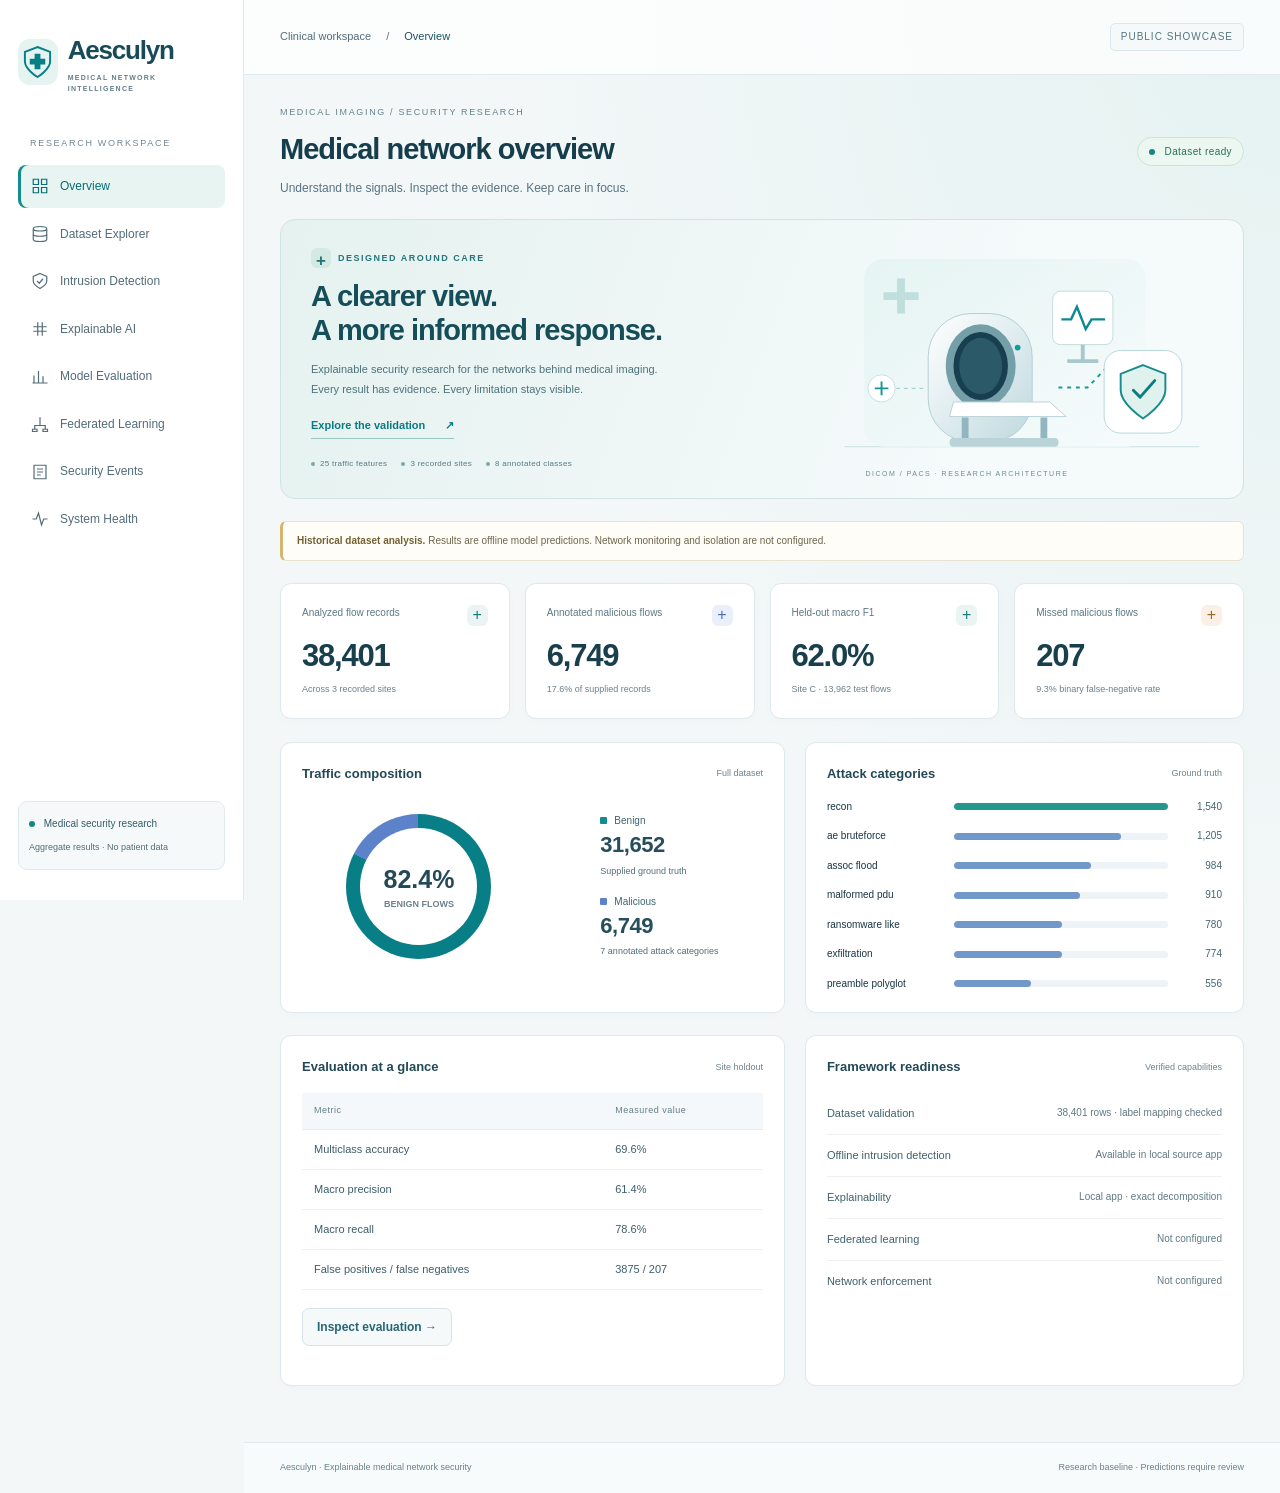
==== public/index.html @ 115f4942 "Add public Aesculyn showcase and source download" ====
<!doctype html><html lang="en"><head><meta charset="utf-8"><meta name="viewport" content="width=device-width,initial-scale=1"><title>Aesculyn | Medical Network Intelligence</title><link rel="stylesheet" href="./style.css"><meta name="description" content="Aesculyn is a transparent research workspace for explainable intrusion detection in medical imaging networks."><link rel="icon" href="./favicon.svg" type="image/svg+xml"></head><body><aside id="sidebar"><a class="brand" href="#overview"><span class="mark"><svg viewBox="0 0 32 36" aria-hidden="true"><path d="M16 2 29 7v10c0 8-13 16-13 16S3 25 3 17V7Z" fill="none" stroke="currentColor" stroke-width="2"/><path d="M13 9h6v5h5v6h-5v5h-6v-5H8v-6h5Z" fill="currentColor"/></svg></span><span>Aesculyn<small>MEDICAL NETWORK INTELLIGENCE</small></span></a><div class="nav-label">RESEARCH WORKSPACE</div><nav id="nav"></nav><div class="side-bottom"><span class="dot"></span> Medical security research<small>Aggregate results · No patient data</small></div></aside><div class="app"><header><button id="menu" aria-label="Toggle navigation">☰</button><span class="breadcrumb">Clinical workspace <span>/</span> <b id="crumb">Overview</b></span><span class="top-tag">PUBLIC SHOWCASE</span></header><main id="main" aria-live="polite"><p>Loading dataset summary…</p></main><footer>Aesculyn · Explainable medical network security <span>Research baseline · Predictions require review</span></footer></div><script src="./app.js"></script></body></html>
---- public/style.css ----
:root{color-scheme:dark;--bg:#0b1019;--panel:#111a27;--border:#263246;--text:#e7edf7;--muted:#9daec5;--accent:#55dcc5;--blue:#6f9dff;--red:#f28e96;--amber:#eec477}*{box-sizing:border-box}body{margin:0;background:var(--bg);color:var(--text);font:14px/1.55 "Segoe UI",Arial,sans-serif}button,input,select{font:inherit}button,a,select{touch-action:manipulation}button{cursor:pointer}a{color:inherit;text-decoration:none}aside{width:244px;position:fixed;inset:0 auto 0 0;border-right:1px solid var(--border);background:#0e1622;padding:29px 18px;display:flex;flex-direction:column;z-index:3}.brand{display:flex;align-items:center;gap:11px;font-size:19px;font-weight:750;letter-spacing:2px}.mark{background:var(--accent);color:#08221f;display:grid;place-items:center;width:35px;height:40px;clip-path:polygon(0 0,100% 0,100% 70%,50% 100%,0 70%);font-size:24px}.brand small{display:block;font-size:8px;letter-spacing:1.3px;color:var(--muted);margin-top:3px}.nav-label{font-size:10px;letter-spacing:1.7px;color:var(--muted);margin:47px 12px 14px}nav a{display:flex;align-items:center;gap:12px;padding:12px;border-radius:7px;color:var(--muted);margin-bottom:5px}nav a.active{background:#18342f;color:var(--accent)}nav a:hover{background:#1b293a;color:white}.ico{width:20px;height:20px;fill:none;stroke:currentColor;stroke-width:1.6}.side-bottom{margin-top:auto;font-size:11px;color:#c0ccdc;border-top:1px solid var(--border);padding-top:20px}.side-bottom small{display:block;font-size:10px;color:var(--muted);margin-top:8px}.dot{display:inline-block;background:var(--accent);width:6px;height:6px;border-radius:50%;margin-right:6px}.app{margin-left:244px}header{height:73px;border-bottom:1px solid var(--border);padding:0 36px;display:flex;align-items:center;gap:18px}.breadcrumb{color:var(--muted);font-size:12px}.breadcrumb span{margin:0 12px;color:#63738b}.breadcrumb b{color:var(--text);font-weight:500}.top-tag{margin-left:auto;font-size:10px;letter-spacing:1.3px;color:var(--muted);border:1px solid var(--border);padding:5px 10px;border-radius:5px}main{padding:34px 36px;max-width:1600px;margin:auto;min-height:calc(100vh - 130px)}.eyebrow{font-size:10px;letter-spacing:2px;color:var(--accent);margin-bottom:8px}h1{font-size:29px;letter-spacing:-.8px;margin:0 0 7px;font-weight:600}h2{font-size:15px;font-weight:600;margin:0}h3{font-size:13px;font-weight:600}p{color:var(--muted);margin:5px 0 20px}.page-head{display:flex;justify-content:space-between;align-items:center;gap:16px;margin-bottom:27px}.badge{display:inline-block;border:1px solid #28554d;background:#143029;color:#81e5ce;padding:4px 9px;border-radius:5px;font-size:10px;letter-spacing:.4px}.badge.warn{border-color:#675031;background:#302719;color:var(--amber)}.notice{border:1px solid #3b4451;background:#171f2a;color:#bcc9da;padding:12px 16px;border-radius:7px;font-size:12px;margin-bottom:23px}.notice strong{color:var(--amber)}.metrics{display:grid;grid-template-columns:repeat(4,minmax(0,1fr));gap:16px;margin-bottom:23px}.card{background:var(--panel);border:1px solid var(--border);border-radius:9px;padding:21px;min-width:0}.metric-label{color:var(--muted);font-size:12px;display:flex;justify-content:space-between}.metric-value{font-size:30px;letter-spacing:-1px;margin:8px 0 3px;font-variant-numeric:tabular-nums}.metric-note{font-size:11px;color:var(--muted)}.grid{display:grid;grid-template-columns:1.35fr 1fr;gap:20px;margin-bottom:22px}.card-head{display:flex;justify-content:space-between;align-items:center;margin-bottom:20px}.sub{color:var(--muted);font-size:11px}.bars{display:grid;gap:13px}.bar-row{display:grid;grid-template-columns:125px 1fr 55px;gap:12px;align-items:center;font-size:11px}.track{height:8px;background:#233044;border-radius:3px;overflow:hidden}.fill{height:100%;background:var(--blue);border-radius:3px}.bar-row:first-child .fill{background:var(--accent)}.bar-num{text-align:right;color:#c8d4e5;font-variant-numeric:tabular-nums}.donut-layout{display:flex;align-items:center;justify-content:space-around;gap:20px;padding:14px 0}.donut{width:150px;height:150px;border-radius:50%;display:grid;place-items:center;flex-shrink:0}.donut>div{width:119px;height:119px;background:var(--panel);border-radius:50%;display:flex;align-items:center;justify-content:center;flex-direction:column;font-size:25px}.legend{display:grid;gap:15px;font-size:12px}.legend b{display:block;font-size:19px}.legend small{color:var(--muted)}.square{display:inline-block;width:7px;height:7px;background:var(--accent);margin-right:7px;border-radius:1px}.square.blue{background:var(--blue)}.status-row{display:flex;justify-content:space-between;gap:16px;border-bottom:1px solid var(--border);padding:13px 0;font-size:12px}.status-row:last-child{border-bottom:0}.status-row span:last-child{color:var(--muted);text-align:right}.btn{border:1px solid #3c7068;background:#1b5146;color:#d4fff4;padding:9px 14px;border-radius:6px;font-size:12px;display:inline-block}.btn.secondary{background:#192536;border-color:#3b4b63;color:var(--text)}.btn:disabled{opacity:.6;cursor:wait}.toolbar{display:flex;gap:12px;align-items:center;flex-wrap:wrap;margin:18px 0}input,select{background:#0d1522;border:1px solid #3a4a61;color:var(--text);border-radius:5px;padding:9px;max-width:100%}label{color:#b9c8dc;font-size:12px}input[type=file]{width:100%}.table-wrap{overflow:auto}table{width:100%;border-collapse:collapse;font-size:12px;white-space:nowrap}th{text-align:left;font-size:10px;color:var(--muted);font-weight:500;letter-spacing:.5px;background:#121e2e}td,th{padding:11px 12px;border-bottom:1px solid var(--border)}tbody tr:hover{background:#182437}.matrix td{text-align:center}.matrix th{white-space:normal}.matrix{font-size:11px}.matrix td{background:#193e3c;color:#d9fff4}code{font-size:11px;color:#9edcd3}.empty{padding:40px 12px;text-align:center}.empty h2{margin-bottom:10px}.feature{display:grid;grid-template-columns:160px 1fr 80px;gap:12px;padding:8px 0;font-size:12px}.positive{color:var(--red)}.negative{color:var(--accent)}footer{padding:18px 36px;border-top:1px solid var(--border);color:var(--muted);font-size:10px;display:flex;justify-content:space-between}#menu{display:none;background:transparent;border:1px solid var(--border);color:white;border-radius:5px;padding:6px 10px}:focus-visible{outline:2px solid var(--accent);outline-offset:4px}.error{color:var(--red);padding:20px;border:1px solid #87424c;border-radius:8px}.pagination{display:flex;justify-content:space-between;align-items:center;margin-top:18px}.two{display:grid;grid-template-columns:1fr 1fr;gap:20px}.muted{color:var(--muted)}@media(min-width:1600px){main{padding-top:45px}}@media(max-width:1150px){aside{width:210px}.app{margin-left:210px}main{padding:26px 22px}.metrics{grid-template-columns:repeat(2,minmax(0,1fr))}.grid{grid-template-columns:1fr}.two{grid-template-columns:1fr}}@media(max-width:760px){aside{transform:translateX(-100%);width:244px;top:73px}body.menu-open aside{transform:translateX(0)}.app{margin-left:0}#menu{display:block}header{padding:0 17px}.top-tag{font-size:8px;padding:5px}.breadcrumb{font-size:11px}.breadcrumb span{margin:0 6px}main{padding:25px 16px}.page-head{align-items:flex-start;flex-direction:column}h1{font-size:26px}.metrics{gap:10px}.card{padding:16px}.metric-value{font-size:27px}.bar-row{grid-template-columns:109px 1fr 42px;gap:7px;font-size:10px}.donut-layout{gap:12px}.donut{width:135px;height:135px}.donut>div{width:105px;height:105px}footer{padding:15px 16px;flex-direction:column;gap:4px}.feature{grid-template-columns:115px 1fr 58px;font-size:10px}}@media(prefers-reduced-motion:reduce){*{scroll-behavior:auto!important;transition:none!important}}
code{overflow-wrap:anywhere} .card p{overflow-wrap:anywhere} details{padding:12px 0} summary{cursor:pointer} .status-row{overflow-wrap:anywhere}

/* Aesculyn clinical design system */
:root{color-scheme:light;--bg:#f3f7f8;--panel:#fff;--border:#dfe8ec;--text:#183543;--muted:#536c7a;--accent:#087f86;--blue:#5c83c9;--red:#b94455;--amber:#896016}body{font-family:"Segoe UI",Arial,sans-serif;background:radial-gradient(ellipse at 100% 0,#e5f2f1 0,transparent 45%),var(--bg)}aside{background:#fff;border-color:#e1e9ed;padding:30px 18px}.brand{font-size:26px;letter-spacing:-1.2px;color:#184a57;gap:10px}.brand small{font-size:7px;letter-spacing:1.25px;color:#657e89}.mark{clip-path:none;background:#e5f3f1;color:#087f86;width:40px;height:46px;border-radius:12px}.mark svg{width:31px;height:35px}.nav-label{font-size:9px;letter-spacing:1.7px;color:#708893;margin-top:42px}nav a{font-size:12px;gap:11px;padding:12px 13px;border-radius:8px;font-weight:500}nav a.active{background:#e7f4f1;color:#076e76;box-shadow:inset 3px 0 #128d8c}nav a:hover{background:#f0f6f7;color:#146775}.ico{width:18px;height:18px}.side-bottom{color:#355d68;background:#f5f9fa;border:1px solid #e0eaed;border-radius:9px;padding:14px 10px;font-size:10px}.side-bottom small{font-size:9px;line-height:1.7}.dot{background:#14877e}header{background:#ffffffc7;border-color:#e1e9ed;height:75px}.breadcrumb{font-size:11px}.top-tag{color:#547581;border-color:#dce8eb;background:#f5f9fa;letter-spacing:1px}main{padding-top:31px}.eyebrow{font-size:9px;letter-spacing:1.65px;color:#64838c;margin-bottom:7px}h1{font-size:29px;letter-spacing:-1px;color:#163d4c;font-weight:650}.page-head{margin-bottom:22px}.page-head p{font-size:12px;margin-bottom:0;margin-top:6px}.badge{background:#edf7f2;border-color:#c8e5d6;color:#277151;border-radius:20px;font-size:10px;padding:6px 11px}.badge.warn{background:#fff5df;border-color:#ebdcb4;color:#7c5914}.hospital-hero{display:grid;grid-template-columns:1.15fr 1fr;background:linear-gradient(110deg,#e5f2ef,#f5fafb 73%);border:1px solid #cfe3e1;border-radius:15px;min-height:273px;overflow:hidden;margin-bottom:22px;position:relative}.hero-copy{padding:28px 30px;position:relative;z-index:1}.hero-kicker{color:#28747b;letter-spacing:1.5px;font-size:9px;font-weight:700;display:flex;align-items:center;gap:7px}.cross{background:#d3eae3;display:grid;place-items:center;width:20px;height:20px;border-radius:6px;font-size:17px;letter-spacing:0}.hero-copy h2{font-size:29px;line-height:1.17;letter-spacing:-1px;color:#154d59;margin:12px 0}.hero-copy p{max-width:375px;font-size:11px;line-height:1.8;color:#4c727c;margin-bottom:14px}.hero-link{font-size:11px;font-weight:650;color:#087a82;display:inline-flex;gap:20px;border-bottom:1px solid #9ac6c5;padding-bottom:4px}.hero-tags{display:flex;gap:14px;margin-top:19px;flex-wrap:wrap}.hero-tags span{font-size:8px;color:#577984;letter-spacing:.3px}.hero-tags span:before{content:"";display:inline-block;background:#78aaa7;width:4px;height:4px;border-radius:50%;margin-right:5px;vertical-align:middle}.hospital-art{position:relative;display:flex;align-items:center;padding-right:10px}.hospital-art svg{width:100%;max-height:270px}.art-caption{position:absolute;bottom:19px;left:70px;color:#6d8b92;font-size:7px;letter-spacing:1.5px}.notice{background:#fffdf7;border-color:#e8e2ce;border-left:3px solid #d4b66c;color:#6e654b;font-size:10px;padding:11px 14px;border-radius:6px;margin-bottom:22px}.notice strong{color:#726132}.metrics{gap:15px}.card{border-color:#dfe8eb;border-radius:11px;box-shadow:0 3px 12px #1b4f6004;padding:21px}.metric-label{font-size:10px;color:#5b7885}.metric-symbol{width:21px;height:21px;border-radius:6px;background:#eaf4f2;color:#147e80;text-align:center;font-size:16px;line-height:20px}.metric-value{font-size:31px;color:#193f4d;letter-spacing:-1.2px;font-weight:600;margin-top:6px}.metric-note{font-size:9px;color:#6b808d}.metrics .card:nth-child(2) .metric-symbol{background:#eaf0fb;color:#4d72af}.metrics .card:nth-child(4) .metric-symbol{background:#fcf0e5;color:#9a692c}h2{color:#234957;font-size:13px}.sub{font-size:9px;color:#6d828e}.grid{gap:20px;grid-template-columns:1.15fr 1fr}.card-head{margin-bottom:15px}.track{background:#edf3f6;height:7px}.fill{border-radius:4px;background:#7298c9}.bar-row:first-child .fill{background:#25988d}.bar-row{font-size:10px;grid-template-columns:115px 1fr 42px}.bar-num{color:#446472}.bars{gap:14px}.donut{width:145px;height:145px}.donut>div{width:117px;height:117px;font-size:25px;font-weight:600;color:#244957}.legend{font-size:10px;color:#3f6571}.legend b{font-size:22px;color:#264e5c;letter-spacing:-.5px}.legend small{font-size:9px}.square{background:#128d8c}.square.blue{background:var(--blue)}.status-row{border-color:#edf1f3;font-size:11px;color:#3e616c;padding:12px 0}.status-row span:last-child{font-size:10px;color:#607984}.btn{background:#117f85;color:#fff;border-color:#117f85;border-radius:7px;font-weight:550}.btn:hover{background:#086b74;color:white}.btn.secondary{background:#f5f9fa;border-color:#d6e4e7;color:#266575}.btn.secondary:hover{background:#e5f1f2}.btn:disabled{opacity:.45}th{background:#f5f8fa;color:#627c88;border-color:#e5ecef}td{border-color:#eaf0f2;color:#3d5e6b}tbody tr:hover{background:#f4faf9}table{font-size:11px}th{font-size:9px}.matrix td{background:#e3f1ed;color:#225a56}.matrix td:first-child{background:#f6f9fa}input,select{background:#fff;border-color:#cedee3;color:#284f5e}input:focus,select:focus{border-color:#087f86}label{color:#3c6472}p{color:#587481}code{color:#177580}.error{background:#fff0f1;color:#9c3548;border-color:#dfb5bc}.error p{color:#9c3548}.empty{padding:35px 12px}.empty h2{margin-top:16px}footer{color:#68818c;border-color:#e0e8eb;font-size:9px;background:#f8fbfc}#menu{border-color:#cee0e3;color:#1b6771}a:focus-visible,button:focus-visible,input:focus-visible,select:focus-visible,summary:focus-visible{outline-color:#0c7b88}details{color:#386575}.feature{color:#466775}.hero-link:hover{color:#054a53}header .breadcrumb b{color:#1c5361}
@media(max-width:1150px){.hospital-hero{grid-template-columns:1.1fr 1fr}.hero-copy{padding:25px 24px}.hero-copy h2{font-size:26px}.grid{grid-template-columns:1fr}.art-caption{left:25px;font-size:6px}}@media(max-width:760px){.hospital-hero{grid-template-columns:1fr}.hero-copy{padding:24px}.hero-copy h2{font-size:28px}.hospital-art{height:210px;padding:0 20px;margin-top:-12px}.hospital-art svg{height:220px}.art-caption{bottom:9px;left:30px}.hero-tags{gap:12px}.metrics .card{padding:15px}.metric-label{font-size:10px}.metric-value{font-size:29px}.metric-note{font-size:9px}.card{padding:17px}.breadcrumb{font-size:10px}.top-tag{font-size:7px}.donut-layout{justify-content:space-around}header{padding:0 14px;gap:11px}.bar-row{grid-template-columns:105px 1fr 40px}.page-head{gap:15px}.brand{font-size:25px}footer{font-size:8px}}@media(prefers-reduced-motion:no-preference){.btn,nav a{transition:background .16s,color .16s}.hospital-hero{animation:enter .45s ease-out}@keyframes enter{from{opacity:.7;transform:translateY(6px)}to{opacity:1;transform:none}}}
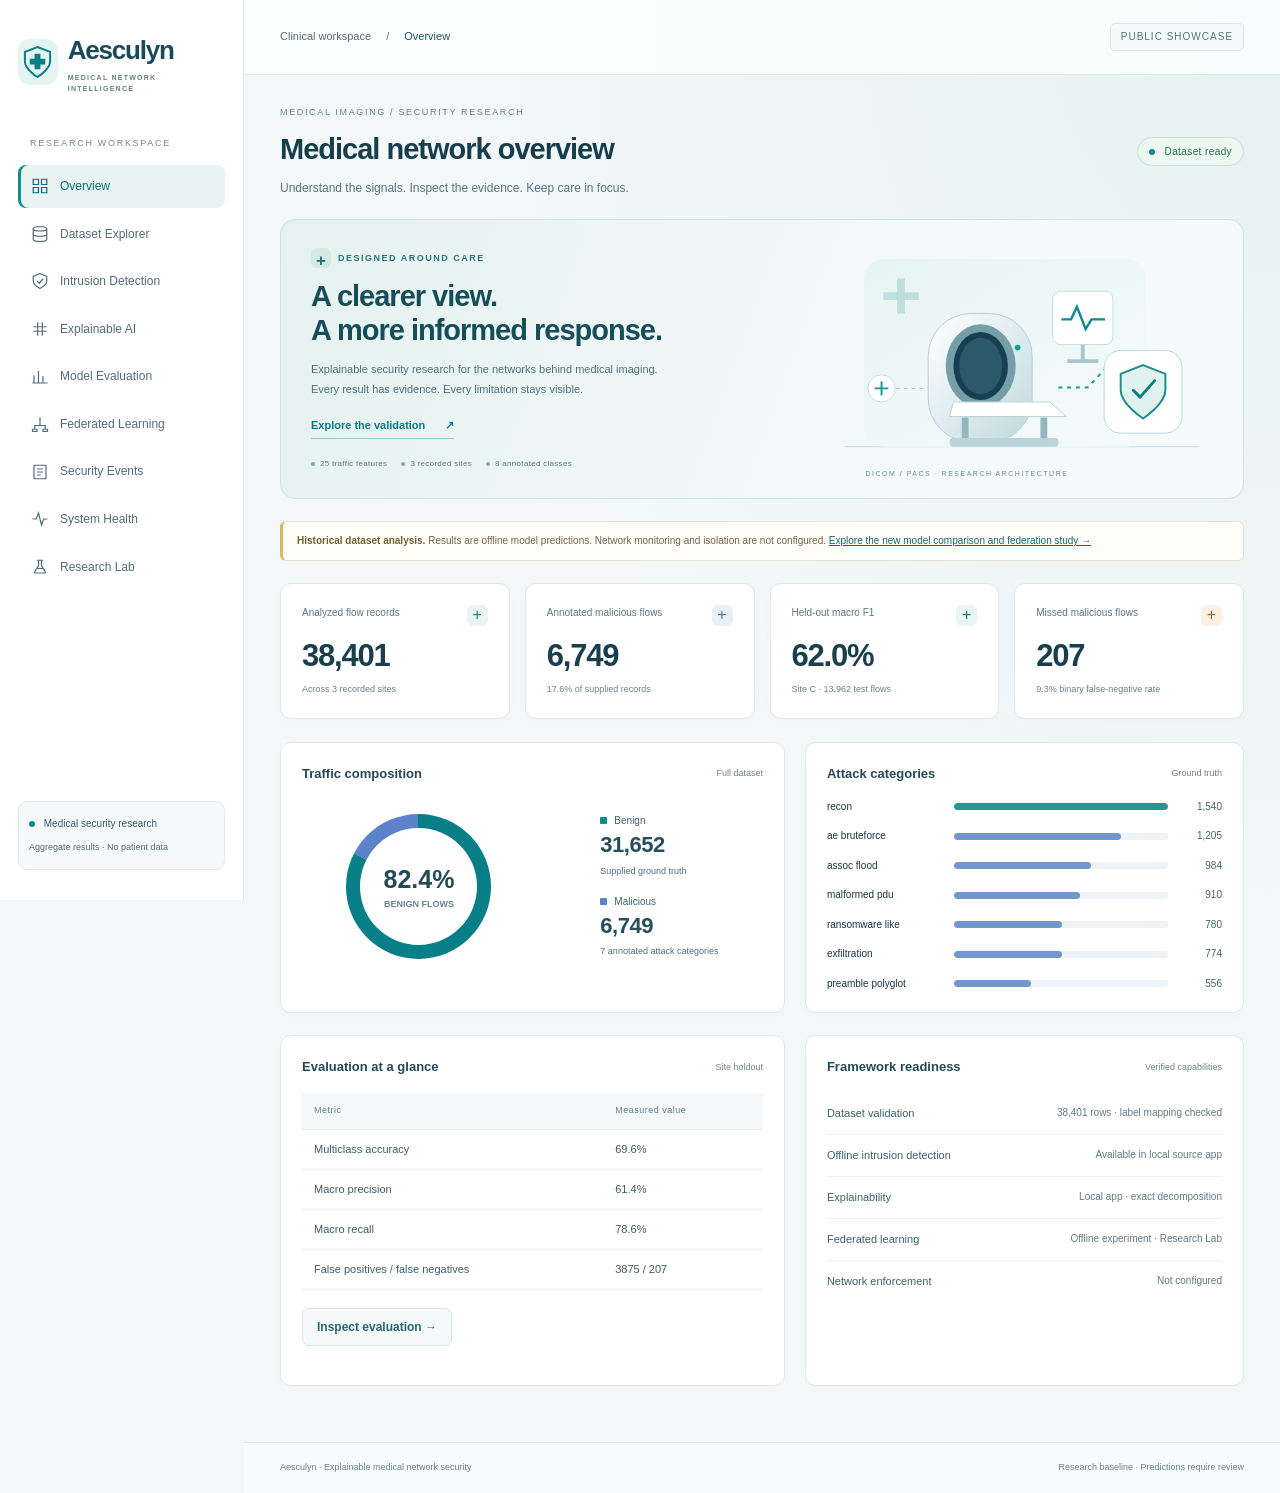
==== commit c532ca6b: "Publish measured model comparisons and federated experiments" ====
--- a/public/index.html
+++ b/public/index.html
@@ -1 +1 @@
-<!doctype html><html lang="en"><head><meta charset="utf-8"><meta name="viewport" content="width=device-width,initial-scale=1"><title>Aesculyn | Medical Network Intelligence</title><link rel="stylesheet" href="./style.css"><meta name="description" content="Aesculyn is a transparent research workspace for explainable intrusion detection in medical imaging networks."><link rel="icon" href="./favicon.svg" type="image/svg+xml"></head><body><aside id="sidebar"><a class="brand" href="#overview"><span class="mark"><svg viewBox="0 0 32 36" aria-hidden="true"><path d="M16 2 29 7v10c0 8-13 16-13 16S3 25 3 17V7Z" fill="none" stroke="currentColor" stroke-width="2"/><path d="M13 9h6v5h5v6h-5v5h-6v-5H8v-6h5Z" fill="currentColor"/></svg></span><span>Aesculyn<small>MEDICAL NETWORK INTELLIGENCE</small></span></a><div class="nav-label">RESEARCH WORKSPACE</div><nav id="nav"></nav><div class="side-bottom"><span class="dot"></span> Medical security research<small>Aggregate results · No patient data</small></div></aside><div class="app"><header><button id="menu" aria-label="Toggle navigation">☰</button><span class="breadcrumb">Clinical workspace <span>/</span> <b id="crumb">Overview</b></span><span class="top-tag">PUBLIC SHOWCASE</span></header><main id="main" aria-live="polite"><p>Loading dataset summary…</p></main><footer>Aesculyn · Explainable medical network security <span>Research baseline · Predictions require review</span></footer></div><script src="./app.js"></script></body></html>+<!doctype html><html lang="en"><head><meta charset="utf-8"><meta name="viewport" content="width=device-width,initial-scale=1"><title>Aesculyn | Medical Network Intelligence</title><link rel="stylesheet" href="./style.css"><meta name="description" content="Aesculyn is a transparent research workspace for explainable intrusion detection in medical imaging networks."><link rel="icon" href="./favicon.svg" type="image/svg+xml"></head><body><aside id="sidebar"><a class="brand" href="#overview"><span class="mark"><svg viewBox="0 0 32 36" aria-hidden="true"><path d="M16 2 29 7v10c0 8-13 16-13 16S3 25 3 17V7Z" fill="none" stroke="currentColor" stroke-width="2"/><path d="M13 9h6v5h5v6h-5v5h-6v-5H8v-6h5Z" fill="currentColor"/></svg></span><span>Aesculyn<small>MEDICAL NETWORK INTELLIGENCE</small></span></a><div class="nav-label">RESEARCH WORKSPACE</div><nav id="nav"></nav><div class="side-bottom"><span class="dot"></span> Medical security research<small>Aggregate results · No patient data</small></div></aside><div class="app"><header><button id="menu" aria-label="Toggle navigation">☰</button><span class="breadcrumb">Clinical workspace <span>/</span> <b id="crumb">Overview</b></span><span class="top-tag">PUBLIC SHOWCASE</span></header><main id="main" aria-live="polite"><p>Loading dataset summary…</p></main><footer>Aesculyn · Explainable medical network security <span>Research baseline · Predictions require review</span></footer></div><script src="./research.js"></script><script src="./app.js"></script></body></html>
--- a/public/style.css
+++ b/public/style.css
@@ -4,3 +4,5 @@
 /* Aesculyn clinical design system */
 :root{color-scheme:light;--bg:#f3f7f8;--panel:#fff;--border:#dfe8ec;--text:#183543;--muted:#536c7a;--accent:#087f86;--blue:#5c83c9;--red:#b94455;--amber:#896016}body{font-family:"Segoe UI",Arial,sans-serif;background:radial-gradient(ellipse at 100% 0,#e5f2f1 0,transparent 45%),var(--bg)}aside{background:#fff;border-color:#e1e9ed;padding:30px 18px}.brand{font-size:26px;letter-spacing:-1.2px;color:#184a57;gap:10px}.brand small{font-size:7px;letter-spacing:1.25px;color:#657e89}.mark{clip-path:none;background:#e5f3f1;color:#087f86;width:40px;height:46px;border-radius:12px}.mark svg{width:31px;height:35px}.nav-label{font-size:9px;letter-spacing:1.7px;color:#708893;margin-top:42px}nav a{font-size:12px;gap:11px;padding:12px 13px;border-radius:8px;font-weight:500}nav a.active{background:#e7f4f1;color:#076e76;box-shadow:inset 3px 0 #128d8c}nav a:hover{background:#f0f6f7;color:#146775}.ico{width:18px;height:18px}.side-bottom{color:#355d68;background:#f5f9fa;border:1px solid #e0eaed;border-radius:9px;padding:14px 10px;font-size:10px}.side-bottom small{font-size:9px;line-height:1.7}.dot{background:#14877e}header{background:#ffffffc7;border-color:#e1e9ed;height:75px}.breadcrumb{font-size:11px}.top-tag{color:#547581;border-color:#dce8eb;background:#f5f9fa;letter-spacing:1px}main{padding-top:31px}.eyebrow{font-size:9px;letter-spacing:1.65px;color:#64838c;margin-bottom:7px}h1{font-size:29px;letter-spacing:-1px;color:#163d4c;font-weight:650}.page-head{margin-bottom:22px}.page-head p{font-size:12px;margin-bottom:0;margin-top:6px}.badge{background:#edf7f2;border-color:#c8e5d6;color:#277151;border-radius:20px;font-size:10px;padding:6px 11px}.badge.warn{background:#fff5df;border-color:#ebdcb4;color:#7c5914}.hospital-hero{display:grid;grid-template-columns:1.15fr 1fr;background:linear-gradient(110deg,#e5f2ef,#f5fafb 73%);border:1px solid #cfe3e1;border-radius:15px;min-height:273px;overflow:hidden;margin-bottom:22px;position:relative}.hero-copy{padding:28px 30px;position:relative;z-index:1}.hero-kicker{color:#28747b;letter-spacing:1.5px;font-size:9px;font-weight:700;display:flex;align-items:center;gap:7px}.cross{background:#d3eae3;display:grid;place-items:center;width:20px;height:20px;border-radius:6px;font-size:17px;letter-spacing:0}.hero-copy h2{font-size:29px;line-height:1.17;letter-spacing:-1px;color:#154d59;margin:12px 0}.hero-copy p{max-width:375px;font-size:11px;line-height:1.8;color:#4c727c;margin-bottom:14px}.hero-link{font-size:11px;font-weight:650;color:#087a82;display:inline-flex;gap:20px;border-bottom:1px solid #9ac6c5;padding-bottom:4px}.hero-tags{display:flex;gap:14px;margin-top:19px;flex-wrap:wrap}.hero-tags span{font-size:8px;color:#577984;letter-spacing:.3px}.hero-tags span:before{content:"";display:inline-block;background:#78aaa7;width:4px;height:4px;border-radius:50%;margin-right:5px;vertical-align:middle}.hospital-art{position:relative;display:flex;align-items:center;padding-right:10px}.hospital-art svg{width:100%;max-height:270px}.art-caption{position:absolute;bottom:19px;left:70px;color:#6d8b92;font-size:7px;letter-spacing:1.5px}.notice{background:#fffdf7;border-color:#e8e2ce;border-left:3px solid #d4b66c;color:#6e654b;font-size:10px;padding:11px 14px;border-radius:6px;margin-bottom:22px}.notice strong{color:#726132}.metrics{gap:15px}.card{border-color:#dfe8eb;border-radius:11px;box-shadow:0 3px 12px #1b4f6004;padding:21px}.metric-label{font-size:10px;color:#5b7885}.metric-symbol{width:21px;height:21px;border-radius:6px;background:#eaf4f2;color:#147e80;text-align:center;font-size:16px;line-height:20px}.metric-value{font-size:31px;color:#193f4d;letter-spacing:-1.2px;font-weight:600;margin-top:6px}.metric-note{font-size:9px;color:#6b808d}.metrics .card:nth-child(2) .metric-symbol{background:#eaf0fb;color:#4d72af}.metrics .card:nth-child(4) .metric-symbol{background:#fcf0e5;color:#9a692c}h2{color:#234957;font-size:13px}.sub{font-size:9px;color:#6d828e}.grid{gap:20px;grid-template-columns:1.15fr 1fr}.card-head{margin-bottom:15px}.track{background:#edf3f6;height:7px}.fill{border-radius:4px;background:#7298c9}.bar-row:first-child .fill{background:#25988d}.bar-row{font-size:10px;grid-template-columns:115px 1fr 42px}.bar-num{color:#446472}.bars{gap:14px}.donut{width:145px;height:145px}.donut>div{width:117px;height:117px;font-size:25px;font-weight:600;color:#244957}.legend{font-size:10px;color:#3f6571}.legend b{font-size:22px;color:#264e5c;letter-spacing:-.5px}.legend small{font-size:9px}.square{background:#128d8c}.square.blue{background:var(--blue)}.status-row{border-color:#edf1f3;font-size:11px;color:#3e616c;padding:12px 0}.status-row span:last-child{font-size:10px;color:#607984}.btn{background:#117f85;color:#fff;border-color:#117f85;border-radius:7px;font-weight:550}.btn:hover{background:#086b74;color:white}.btn.secondary{background:#f5f9fa;border-color:#d6e4e7;color:#266575}.btn.secondary:hover{background:#e5f1f2}.btn:disabled{opacity:.45}th{background:#f5f8fa;color:#627c88;border-color:#e5ecef}td{border-color:#eaf0f2;color:#3d5e6b}tbody tr:hover{background:#f4faf9}table{font-size:11px}th{font-size:9px}.matrix td{background:#e3f1ed;color:#225a56}.matrix td:first-child{background:#f6f9fa}input,select{background:#fff;border-color:#cedee3;color:#284f5e}input:focus,select:focus{border-color:#087f86}label{color:#3c6472}p{color:#587481}code{color:#177580}.error{background:#fff0f1;color:#9c3548;border-color:#dfb5bc}.error p{color:#9c3548}.empty{padding:35px 12px}.empty h2{margin-top:16px}footer{color:#68818c;border-color:#e0e8eb;font-size:9px;background:#f8fbfc}#menu{border-color:#cee0e3;color:#1b6771}a:focus-visible,button:focus-visible,input:focus-visible,select:focus-visible,summary:focus-visible{outline-color:#0c7b88}details{color:#386575}.feature{color:#466775}.hero-link:hover{color:#054a53}header .breadcrumb b{color:#1c5361}
 @media(max-width:1150px){.hospital-hero{grid-template-columns:1.1fr 1fr}.hero-copy{padding:25px 24px}.hero-copy h2{font-size:26px}.grid{grid-template-columns:1fr}.art-caption{left:25px;font-size:6px}}@media(max-width:760px){.hospital-hero{grid-template-columns:1fr}.hero-copy{padding:24px}.hero-copy h2{font-size:28px}.hospital-art{height:210px;padding:0 20px;margin-top:-12px}.hospital-art svg{height:220px}.art-caption{bottom:9px;left:30px}.hero-tags{gap:12px}.metrics .card{padding:15px}.metric-label{font-size:10px}.metric-value{font-size:29px}.metric-note{font-size:9px}.card{padding:17px}.breadcrumb{font-size:10px}.top-tag{font-size:7px}.donut-layout{justify-content:space-around}header{padding:0 14px;gap:11px}.bar-row{grid-template-columns:105px 1fr 40px}.page-head{gap:15px}.brand{font-size:25px}footer{font-size:8px}}@media(prefers-reduced-motion:no-preference){.btn,nav a{transition:background .16s,color .16s}.hospital-hero{animation:enter .45s ease-out}@keyframes enter{from{opacity:.7;transform:translateY(6px)}to{opacity:1;transform:none}}}
+
+.study-chart{width:100%;height:auto;display:block}.notice a{color:#146775;text-decoration:underline}#research-output{margin-top:16px}
